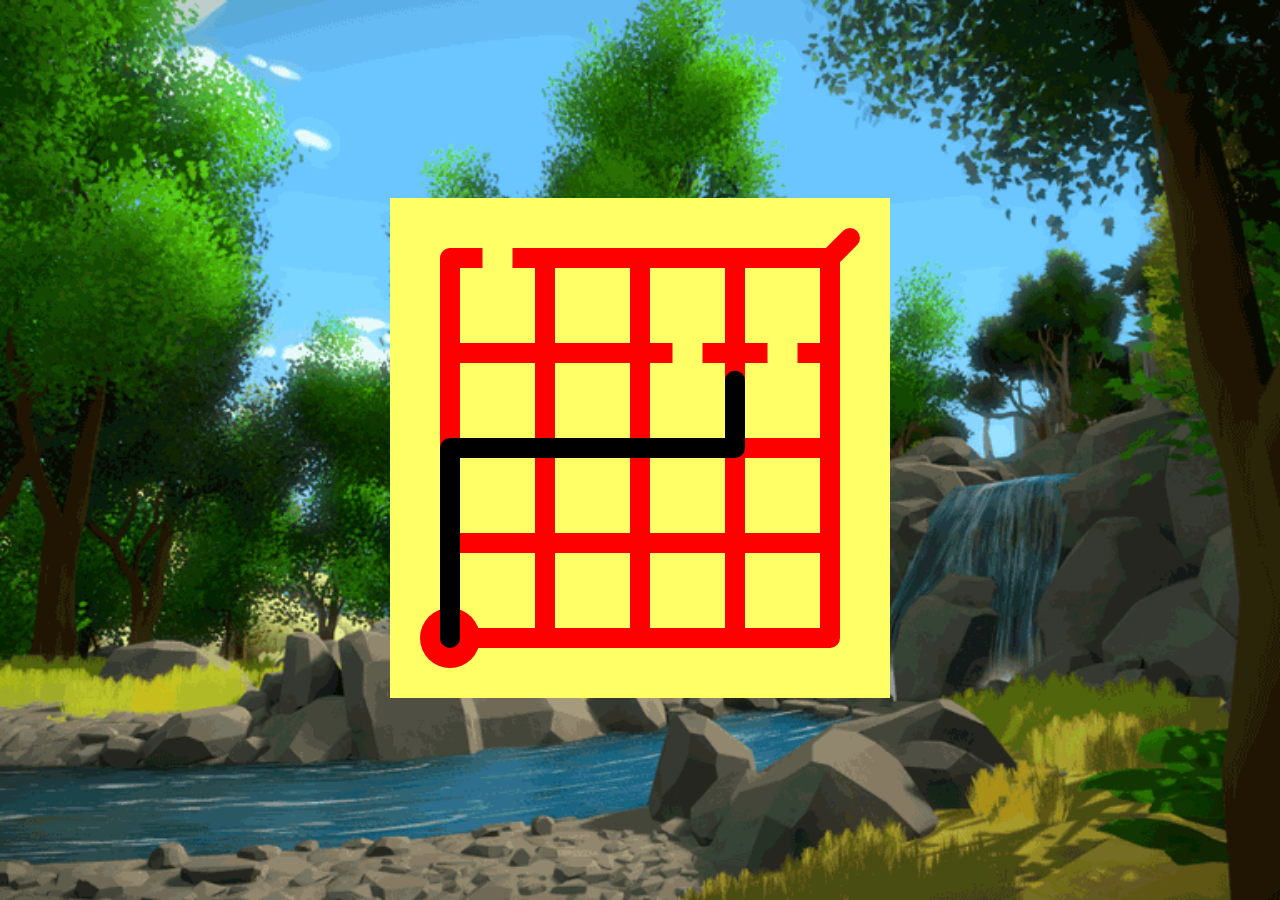
==== panel.html @ 92808155 "svg.html umbenannt nach panel.html/panel.js" ====
<!DOCTYPE html>
<style>
html, body {
    height: 100%;
}
body {
    margin: 0;
    padding: 0;
    background-image: url("screenshot12-low.png");
    background-size: cover;
    background-position: center;
    display: flex;
    align-items: center;
    justify-content: center;
}
#drawing > svg {
    margin: 0;
    width: 500px;
    height: 500px;
}
</style>
<div id="drawing"></div>
<script src="svg.js"></script>
<script src="panel.js"></script>
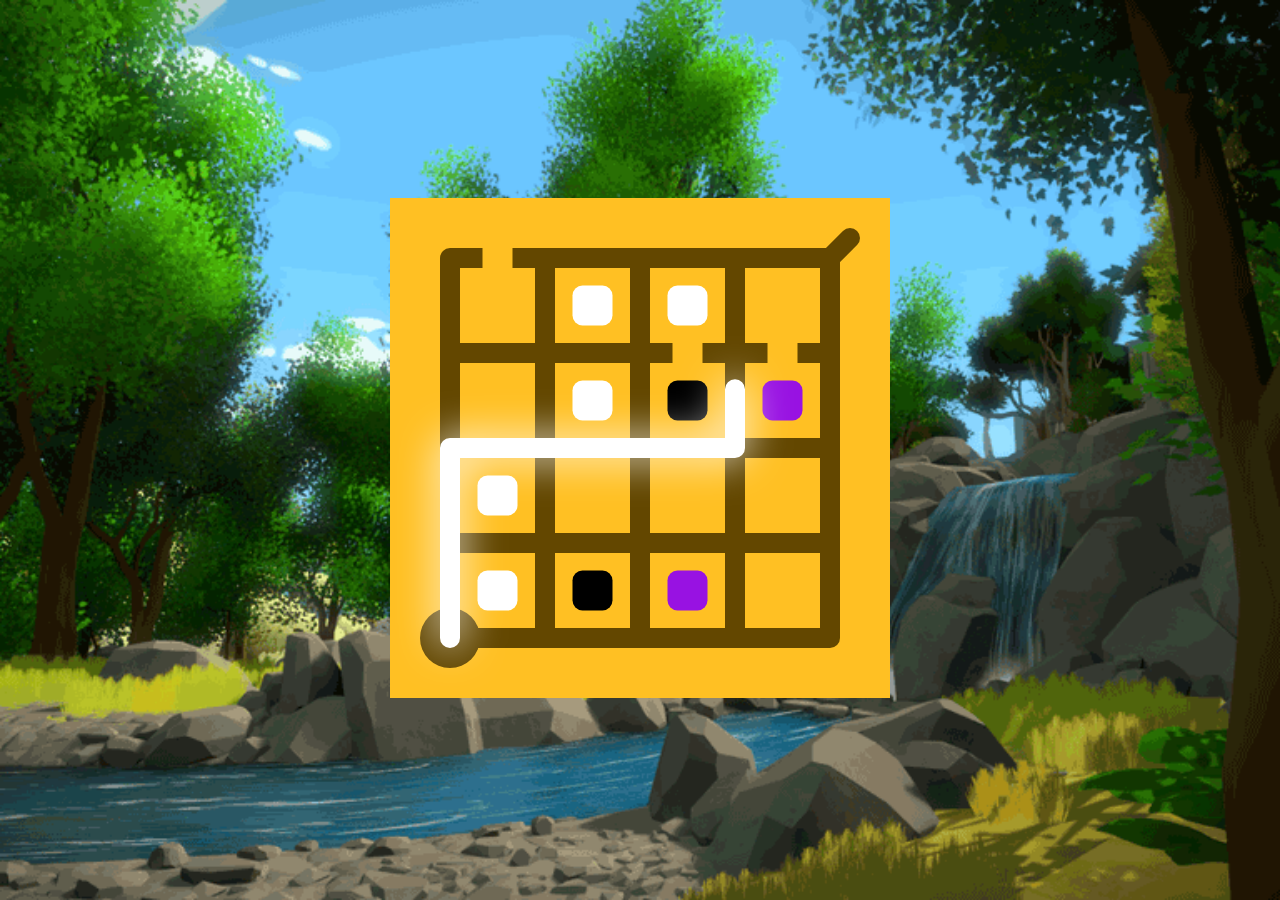
==== commit 5e11a640: "Blur auf 'way'. Cells zugefuegt" ====
--- a/panel.html
+++ b/panel.html
@@ -21,4 +21,5 @@
 </style>
 <div id="drawing"></div>
 <script src="svg.js"></script>
+<script src="svg.filter.js"></script>
 <script src="panel.js"></script>
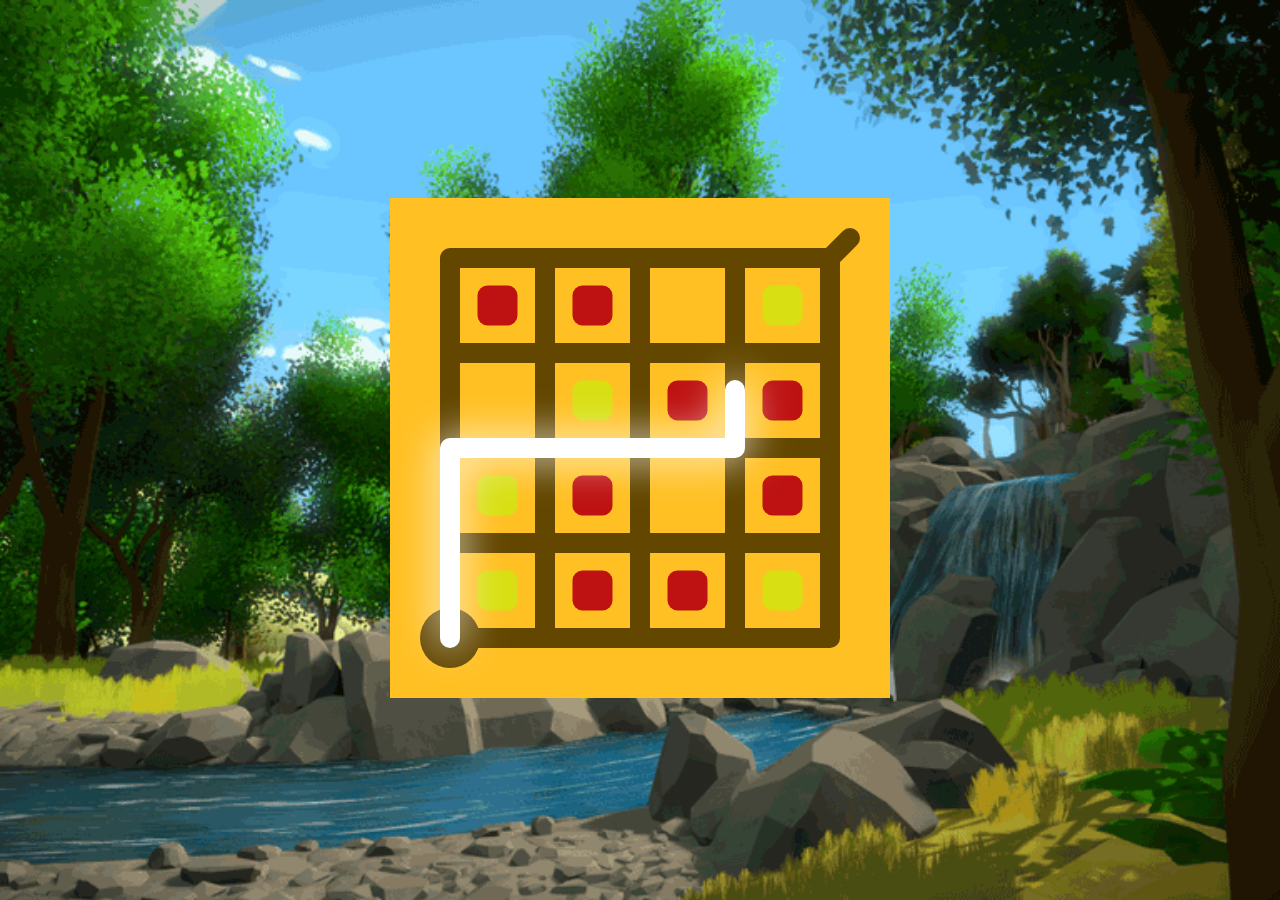
==== commit d6947d26: "Puzzle und Panel zusammengefuehrt" ====
--- a/panel.html
+++ b/panel.html
@@ -1,25 +1,8 @@
 <!DOCTYPE html>
-<style>
-html, body {
-    height: 100%;
-}
-body {
-    margin: 0;
-    padding: 0;
-    background-image: url("screenshot12-low.png");
-    background-size: cover;
-    background-position: center;
-    display: flex;
-    align-items: center;
-    justify-content: center;
-}
-#drawing > svg {
-    margin: 0;
-    width: 500px;
-    height: 500px;
-}
-</style>
+<html class="game">
+<link rel="stylesheet" href="common.css">
 <div id="drawing"></div>
 <script src="svg.js"></script>
 <script src="svg.filter.js"></script>
+<script src="puzzle.js"></script>
 <script src="panel.js"></script>
--- a/common.css
+++ b/common.css
@@ -0,0 +1,42 @@
+html, body {
+    height: 100%;
+}
+body {
+    margin: 0;
+    padding: 0;
+}
+
+html.puzzle-gen .module {
+    padding: 1rem;
+    border: 5px solid #888;
+    margin: 1rem:
+}
+html.puzzle-gen .panel {
+    border: 10px solid orange;
+    display: inline-block;
+    border-radius: 20px;
+}
+html.puzzle-gen .panel.bw {
+    background-color: #f5d8a3;
+}
+html.puzzle-gen .circle {
+    display: inline-block;
+    width: 40px;
+    height: 40px;
+    border-radius: 20px;
+    margin: 5px;
+}
+
+html.game body {
+    background-image: url("screenshot12-low.png");
+    background-size: cover;
+    background-position: center;
+    display: flex;
+    align-items: center;
+    justify-content: center;
+}
+html.game #drawing > svg {
+    margin: 0;
+    width: 500px;
+    height: 500px;
+}
